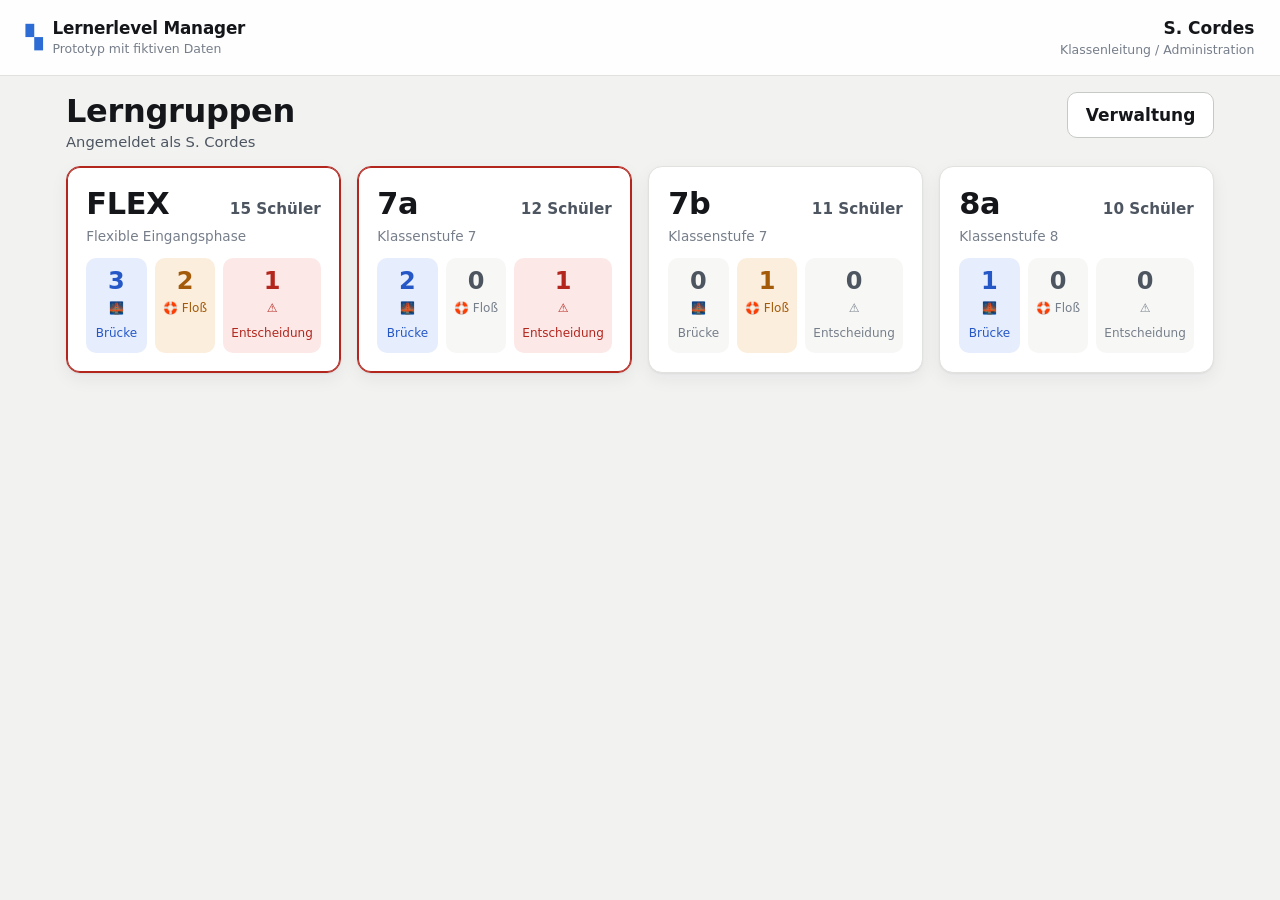
==== lernerlevel/index.html @ 69b1fcaf "Lernerlevel Manager: Prototyp für Level, Floß und Brücke Zweite, eigenständige App im Ordner lernerl" ====
<!doctype html>
<html lang="de">
  <head>
    <meta charset="utf-8" />
    <meta name="viewport" content="width=device-width, initial-scale=1, viewport-fit=cover" />
    <title>Lernerlevel Manager</title>
    <meta
      name="description"
      content="Lernerlevel, Floß- und Brückenverfahren für Lerngruppen verwalten. Prototyp mit fiktiven Daten."
    />
    <meta name="theme-color" content="#f7f7f5" media="(prefers-color-scheme: light)" />
    <meta name="theme-color" content="#131313" media="(prefers-color-scheme: dark)" />
    <meta name="color-scheme" content="light dark" />
    <meta name="apple-mobile-web-app-capable" content="yes" />
    <meta name="apple-mobile-web-app-title" content="Lernerlevel" />
    <meta name="robots" content="noindex, nofollow" />
    <link rel="icon" href="data:image/svg+xml,%3Csvg xmlns='http://www.w3.org/2000/svg' viewBox='0 0 32 32'%3E%3Crect width='32' height='32' rx='7' fill='%232d6cd4'/%3E%3Crect x='8' y='16' width='5' height='9' rx='1.5' fill='white'/%3E%3Crect x='14' y='11' width='5' height='14' rx='1.5' fill='white' opacity='.85'/%3E%3Crect x='20' y='6' width='5' height='19' rx='1.5' fill='white' opacity='.7'/%3E%3C/svg%3E" />
    <link rel="stylesheet" href="css/app.css" />
  </head>
  <body>
    <a class="nur-tastatur" href="#inhalt">Zum Inhalt springen</a>

    <header class="kopf" id="kopf"></header>
    <main id="inhalt" tabindex="-1"></main>

    <noscript>
      <div style="padding: 2rem">
        <h1>JavaScript wird benötigt</h1>
        <p>Der Prototyp rechnet vollständig im Browser. Dafür muss JavaScript aktiv sein.</p>
      </div>
    </noscript>

    <script type="module" src="js/app.js"></script>
  </body>
</html>
---- lernerlevel/css/app.css ----
/* ==========================================================================
   Lernerlevel Manager
   Ein einziges Stylesheet, keine Abhängigkeiten.
   Ausgelegt auf iPads: große Flächen, ruhige Farben, Hoch- und Querformat.
   ========================================================================== */

:root {
  color-scheme: light;

  --plane: #f2f3f1;
  --flaeche: #ffffff;
  --flaeche-2: #f7f8f6;
  --flaeche-3: #ebedea;

  --text: #14161a;
  --text-2: #4d5560;
  --text-3: #767e8a;

  --linie: #e0e2de;
  --linie-stark: #c6cac4;

  --akzent: #2d6cd4;
  --akzent-tief: #1f52a8;
  --akzent-flaeche: #e7f0fd;
  --akzent-schrift: #ffffff;

  --gut: #14743a;
  --gut-flaeche: #e4f4e9;
  --mittel: #a3620a;
  --mittel-flaeche: #fbf0dd;
  --schlecht: #b3261e;
  --schlecht-flaeche: #fbe8e6;

  --bruecke: #2557c7;
  --bruecke-flaeche: #e6edfc;
  --floss: #a35a09;
  --floss-flaeche: #fbeedc;
  --warnung: #b3261e;
  --warnung-flaeche: #fce9e7;

  --level-1: #5f6875;
  --level-2: #0f766e;
  --level-3: #2557c7;
  --level-4: #6b30bd;

  --radius: 14px;
  --radius-klein: 10px;
  --schatten: 0 1px 2px rgba(16, 20, 26, 0.05), 0 6px 18px rgba(16, 20, 26, 0.06);
  --schatten-kopf: 0 1px 0 var(--linie);
  --font: -apple-system, BlinkMacSystemFont, 'SF Pro Text', system-ui, 'Segoe UI', sans-serif;
}

@media (prefers-color-scheme: dark) {
  :root {
    color-scheme: dark;

    --plane: #101113;
    --flaeche: #1a1c1f;
    --flaeche-2: #212429;
    --flaeche-3: #2a2e34;

    --text: #f4f5f6;
    --text-2: #b9bfc7;
    --text-3: #8b929c;

    --linie: #2c3037;
    --linie-stark: #3d434c;

    --akzent: #6fa4f5;
    --akzent-tief: #3f7fe0;
    --akzent-flaeche: #1c2a40;

    --gut: #6cd08d;
    --gut-flaeche: #16301f;
    --mittel: #e5a54a;
    --mittel-flaeche: #33270f;
    --schlecht: #f28b82;
    --schlecht-flaeche: #341c1a;

    --bruecke: #86aefb;
    --bruecke-flaeche: #1a2540;
    --floss: #e0a24f;
    --floss-flaeche: #322512;
    --warnung: #f28b82;
    --warnung-flaeche: #34191a;

    --level-1: #9aa3b0;
    --level-2: #4cc0b2;
    --level-3: #86aefb;
    --level-4: #b28bf0;

    --schatten: 0 1px 2px rgba(0, 0, 0, 0.4), 0 6px 18px rgba(0, 0, 0, 0.35);
  }
}

* {
  box-sizing: border-box;
}

html {
  -webkit-text-size-adjust: 100%;
}

body {
  margin: 0;
  background: var(--plane);
  color: var(--text);
  font-family: var(--font);
  font-size: 17px;
  line-height: 1.45;
  -webkit-font-smoothing: antialiased;
  padding-bottom: env(safe-area-inset-bottom);
}

h1,
h2,
h3 {
  margin: 0;
  line-height: 1.2;
  letter-spacing: -0.01em;
}

h1 {
  font-size: 2rem;
  font-weight: 700;
}

h2 {
  font-size: 1.25rem;
  font-weight: 650;
}

h3 {
  font-size: 1rem;
  font-weight: 600;
}

p {
  margin: 0;
}

button {
  font: inherit;
  color: inherit;
}

.nur-tastatur {
  position: absolute;
  left: -9999px;
}
.nur-tastatur:focus {
  left: 1rem;
  top: 1rem;
  z-index: 50;
  background: var(--flaeche);
  padding: 0.75rem 1rem;
  border-radius: var(--radius-klein);
}

:focus-visible {
  outline: 3px solid var(--akzent);
  outline-offset: 2px;
}

/* ------------------------------------------------------------------ Kopf --- */

.kopf {
  position: sticky;
  top: 0;
  z-index: 20;
  display: flex;
  align-items: center;
  justify-content: space-between;
  gap: 1rem;
  padding: 0.6rem max(1rem, env(safe-area-inset-left)) 0.6rem max(1rem, env(safe-area-inset-right));
  background: color-mix(in srgb, var(--flaeche) 88%, transparent);
  backdrop-filter: saturate(160%) blur(12px);
  box-shadow: var(--schatten-kopf);
  padding-top: max(0.6rem, env(safe-area-inset-top));
}

.marke,
.konto {
  display: flex;
  align-items: center;
  gap: 0.6rem;
  background: none;
  border: 0;
  border-radius: var(--radius-klein);
  padding: 0.4rem 0.6rem;
  cursor: pointer;
  text-align: left;
}

.marke:hover,
.konto:hover {
  background: var(--flaeche-2);
}

.marke-zeichen {
  font-size: 1.4rem;
  color: var(--akzent);
}

.marke-text {
  display: flex;
  flex-direction: column;
}

.marke-text strong {
  font-size: 1.05rem;
  letter-spacing: -0.01em;
}

.marke-unter,
.konto-rolle {
  font-size: 0.78rem;
  color: var(--text-3);
}

.konto {
  flex-direction: column;
  align-items: flex-end;
  gap: 0;
  min-height: 44px;
}

.konto-name {
  font-weight: 600;
}

.konto-wahl {
  display: flex;
  flex-direction: column;
  width: 100%;
  gap: 0.15rem;
  text-align: left;
  padding: 0.9rem 1rem;
  margin-bottom: 0.5rem;
  background: var(--flaeche-2);
  border: 1px solid var(--linie);
  border-radius: var(--radius-klein);
  cursor: pointer;
}

.konto-wahl.aktiv {
  border-color: var(--akzent);
  background: var(--akzent-flaeche);
}

/* ----------------------------------------------------------------- Seite --- */

main {
  display: block;
}

.seite {
  max-width: 1180px;
  margin: 0 auto;
  padding: 1.1rem max(1rem, env(safe-area-inset-left)) 4rem max(1rem, env(safe-area-inset-right));
  display: flex;
  flex-direction: column;
  gap: 0.85rem;
}

.seiten-kopf {
  display: flex;
  align-items: flex-start;
  justify-content: space-between;
  gap: 1rem;
  flex-wrap: wrap;
}

.kopf-aktionen,
.knopf-reihe {
  display: flex;
  gap: 0.5rem;
  flex-wrap: wrap;
}

.kopf-marken {
  display: flex;
  align-items: center;
  gap: 0.5rem;
  flex-wrap: wrap;
  margin-top: 0.5rem;
}

.unter {
  color: var(--text-2);
  font-size: 0.92rem;
}

.hinweis {
  color: var(--text-3);
  font-size: 0.88rem;
}

.fehler {
  color: var(--schlecht);
  font-size: 0.92rem;
  font-weight: 600;
}

.zurueck {
  background: none;
  border: 0;
  color: var(--akzent);
  font-size: 1rem;
  font-weight: 600;
  padding: 0.35rem 0;
  margin-bottom: 0.2rem;
  cursor: pointer;
  min-height: 32px;
}

.leer-hinweis {
  color: var(--text-3);
  padding: 1.5rem;
  text-align: center;
}

/* ---------------------------------------------------------------- Knöpfe --- */

.knopf {
  display: inline-flex;
  align-items: center;
  justify-content: center;
  gap: 0.4rem;
  min-height: 46px;
  padding: 0.6rem 1.1rem;
  background: var(--flaeche);
  color: var(--text);
  border: 1px solid var(--linie-stark);
  border-radius: var(--radius-klein);
  font-weight: 600;
  cursor: pointer;
  transition: transform 0.06s ease, background 0.12s ease;
}

.knopf:active {
  transform: scale(0.98);
}

.knopf:disabled {
  opacity: 0.45;
  cursor: not-allowed;
}

.knopf.primaer {
  background: var(--akzent);
  border-color: var(--akzent);
  color: var(--akzent-schrift);
}

.knopf.aktiv {
  background: var(--akzent-flaeche);
  border-color: var(--akzent);
  color: var(--akzent-tief);
}

.knopf.gefahr {
  color: var(--schlecht);
  border-color: var(--schlecht);
}

.knopf.warnung {
  background: var(--warnung-flaeche);
  border-color: var(--warnung);
  color: var(--warnung);
}

.knopf.floss {
  background: var(--floss-flaeche);
  border-color: var(--floss);
  color: var(--floss);
}

.knopf.bruecke {
  background: var(--bruecke-flaeche);
  border-color: var(--bruecke);
  color: var(--bruecke);
}

.knopf.ton-gut {
  background: var(--gut-flaeche);
  border-color: var(--gut);
  color: var(--gut);
}

.knopf.ton-kritisch {
  background: var(--schlecht-flaeche);
  border-color: var(--schlecht);
  color: var(--schlecht);
}

.knopf.ton-neutral {
  background: var(--flaeche-2);
}

.knopf.leise {
  background: transparent;
  border-style: dashed;
  border-color: var(--linie);
  color: var(--text-3);
  font-weight: 550;
}

.zeile:hover .knopf.leise {
  border-color: var(--linie-stark);
  color: var(--text-2);
}

.knopf.gross {
  min-height: 64px;
  font-size: 1.05rem;
  padding: 0.9rem 1.4rem;
  flex: 1 1 240px;
  letter-spacing: 0.01em;
}

.text-knopf {
  background: none;
  border: 0;
  color: var(--akzent);
  font-weight: 600;
  font-size: 0.92rem;
  padding: 0.5rem 0;
  cursor: pointer;
  text-align: left;
  min-height: 40px;
}

.ikonen-knopf {
  background: none;
  border: 0;
  font-size: 1.2rem;
  min-width: 44px;
  min-height: 44px;
  border-radius: 50%;
  cursor: pointer;
  color: var(--text-2);
}

.ikonen-knopf:hover {
  background: var(--flaeche-2);
}

.chip {
  display: inline-flex;
  align-items: center;
  min-height: 44px;
  padding: 0.45rem 0.95rem;
  border: 1px solid var(--linie-stark);
  border-radius: 999px;
  background: var(--flaeche);
  font-size: 0.95rem;
  font-weight: 550;
  cursor: pointer;
  white-space: nowrap;
}

.chip.gross {
  min-height: 48px;
  font-size: 1rem;
}

.chip.aktiv {
  background: var(--akzent);
  border-color: var(--akzent);
  color: var(--akzent-schrift);
}

.chip.warnung:not(.aktiv) {
  border-color: var(--warnung);
  color: var(--warnung);
  background: var(--warnung-flaeche);
}

.chip.level-chip.aktiv {
  background: var(--text);
  border-color: var(--text);
  color: var(--plane);
}

/* --------------------------------------------------------------- Kacheln --- */

.kachel-gitter {
  display: grid;
  grid-template-columns: repeat(auto-fill, minmax(260px, 1fr));
  gap: 1rem;
}

.kachel {
  background: var(--flaeche);
  border: 1px solid var(--linie);
  border-radius: var(--radius);
  box-shadow: var(--schatten);
  padding: 1.2rem;
  cursor: pointer;
  display: flex;
  flex-direction: column;
  gap: 0.7rem;
  min-height: 190px;
  transition: transform 0.08s ease, border-color 0.12s ease;
}

.kachel:active {
  transform: scale(0.99);
}

.kachel.hat-entscheidung {
  border-color: var(--warnung);
  box-shadow: var(--schatten), inset 0 0 0 1px var(--warnung);
}

.kachel-kopf {
  display: flex;
  align-items: baseline;
  justify-content: space-between;
  gap: 0.5rem;
}

.kachel-name {
  font-size: 1.9rem;
  font-weight: 700;
}

.kachel-anzahl {
  color: var(--text-2);
  font-size: 0.95rem;
  font-weight: 600;
}

.kachel-unter {
  color: var(--text-3);
  font-size: 0.85rem;
  margin-top: -0.4rem;
}

.kachel-zahlen {
  display: grid;
  grid-template-columns: repeat(3, 1fr);
  gap: 0.5rem;
  margin-top: auto;
}

.kachel-zahl {
  background: var(--flaeche-2);
  border-radius: var(--radius-klein);
  padding: 0.6rem 0.5rem;
  text-align: center;
  color: var(--text-3);
}

.kachel-zahl-wert {
  display: block;
  font-size: 1.5rem;
  font-weight: 700;
  line-height: 1.1;
  color: var(--text-2);
}

.kachel-zahl-text {
  font-size: 0.75rem;
}

.kachel-zahl.bruecke.aktiv {
  background: var(--bruecke-flaeche);
  color: var(--bruecke);
}
.kachel-zahl.bruecke.aktiv .kachel-zahl-wert {
  color: var(--bruecke);
}
.kachel-zahl.floss.aktiv {
  background: var(--floss-flaeche);
  color: var(--floss);
}
.kachel-zahl.floss.aktiv .kachel-zahl-wert {
  color: var(--floss);
}
.kachel-zahl.entscheidung.aktiv {
  background: var(--warnung-flaeche);
  color: var(--warnung);
}
.kachel-zahl.entscheidung.aktiv .kachel-zahl-wert {
  color: var(--warnung);
}

/* ------------------------------------------------------------ Kennzahlen --- */

.kennzahlen {
  display: grid;
  grid-template-columns: repeat(auto-fit, minmax(150px, 1fr));
  gap: 0.75rem;
}

.kennzahl {
  background: var(--flaeche);
  border: 1px solid var(--linie);
  border-radius: var(--radius);
  padding: 0.6rem 0.9rem;
  display: flex;
  flex-direction: column;
}

.kennzahl-wert {
  font-size: 1.7rem;
  font-weight: 700;
  line-height: 1.1;
}

.kennzahl-text {
  color: var(--text-2);
  font-size: 0.88rem;
}

.kennzahl.bruecke .kennzahl-wert {
  color: var(--bruecke);
}
.kennzahl.floss .kennzahl-wert {
  color: var(--floss);
}
.kennzahl.normal .kennzahl-wert {
  color: var(--gut);
}
.kennzahl.entscheidung .kennzahl-wert {
  color: var(--warnung);
}
.kennzahl.warnend {
  border-color: var(--warnung);
  background: var(--warnung-flaeche);
}

.banner {
  display: block;
  width: 100%;
  text-align: left;
  padding: 0.7rem 1.1rem;
  border-radius: var(--radius-klein);
  border: 1px solid var(--warnung);
  background: var(--warnung-flaeche);
  color: var(--warnung);
  font-weight: 650;
  cursor: pointer;
  min-height: 48px;
}

/* -------------------------------------------------------- Werkzeugleiste --- */

.werkzeugleiste {
  display: flex;
  align-items: center;
  gap: 0.75rem;
  flex-wrap: wrap;
}

.suche {
  flex: 1 1 260px;
  min-height: 50px;
  padding: 0.6rem 1rem;
  font-size: 1.05rem;
  border: 1px solid var(--linie-stark);
  border-radius: var(--radius-klein);
  background: var(--flaeche);
  color: var(--text);
}

.treffer {
  color: var(--text-3);
  font-size: 0.9rem;
}

.filter {
  display: flex;
  flex-direction: column;
  gap: 0.5rem;
}

.filter-reihe {
  display: flex;
  gap: 0.5rem;
  flex-wrap: wrap;
}

.schalter {
  display: inline-flex;
  align-items: center;
  gap: 0.5rem;
  color: var(--text-2);
  font-size: 0.92rem;
  min-height: 44px;
}

.schalter input {
  width: 22px;
  height: 22px;
}

/* ----------------------------------------------------------- Schülerzeile --- */

.liste {
  display: flex;
  flex-direction: column;
  gap: 0.6rem;
}

.zeile {
  display: flex;
  align-items: center;
  justify-content: space-between;
  gap: 1rem;
  flex-wrap: wrap;
  background: var(--flaeche);
  border: 1px solid var(--linie);
  border-left: 5px solid var(--linie-stark);
  border-radius: var(--radius);
  padding: 0.85rem 1rem;
  cursor: pointer;
  transition: background 0.5s ease, border-color 0.2s ease;
}

.zeile:hover {
  border-color: var(--linie-stark);
}

.zeile-normal {
  border-left-color: var(--gut);
}
.zeile-bruecke {
  border-left-color: var(--bruecke);
}
.zeile-floss {
  border-left-color: var(--floss);
}
.zeile-entscheidung {
  border-left-color: var(--warnung);
  background: color-mix(in srgb, var(--warnung-flaeche) 55%, var(--flaeche));
}

/* Ohne laufendes Verfahren genügt eine Zeile - so passen mehr Schüler auf
   den Bildschirm, ohne dass etwas fehlt. */
.zeile-schlank {
  padding: 0.55rem 1rem;
}

.zeile-schlank .zeile-text {
  flex-direction: row;
  align-items: center;
  gap: 0.75rem;
  flex-wrap: wrap;
}

.zeile-text {
  display: flex;
  flex-direction: column;
  gap: 0.3rem;
  min-width: 220px;
  flex: 1 1 300px;
}

.zeile-kopf {
  display: flex;
  align-items: center;
  gap: 0.6rem;
  flex-wrap: wrap;
}

.zeile-name {
  background: none;
  border: 0;
  padding: 0;
  text-align: left;
  font-size: 1.15rem;
  font-weight: 650;
  cursor: pointer;
}

.zeile-name:hover {
  text-decoration: underline;
}

.zeile-infos {
  display: flex;
  align-items: center;
  gap: 0.75rem;
  flex-wrap: wrap;
}

.zeile-dauer {
  color: var(--text-3);
  font-size: 0.85rem;
}

.zeile-aktionen {
  display: flex;
  align-items: center;
  gap: 0.5rem;
  flex-wrap: wrap;
}

.entscheidung-knopf {
  min-height: 52px;
}

/* Kurzes Aufblitzen als Quittung nach einer Rückmeldung. */
.blitz {
  animation: blitz 1.2s ease-out;
}
.blitz-erfuellt {
  --blitz-farbe: var(--gut-flaeche);
}
.blitz-teilweise {
  --blitz-farbe: var(--mittel-flaeche);
}
.blitz-nicht {
  --blitz-farbe: var(--schlecht-flaeche);
}

@keyframes blitz {
  0% {
    background: var(--blitz-farbe);
    transform: scale(1.005);
  }
  100% {
    background: var(--flaeche);
    transform: scale(1);
  }
}

@media (prefers-reduced-motion: reduce) {
  .blitz {
    animation: none;
  }
  .knopf:active,
  .kachel:active {
    transform: none;
  }
}

/* --------------------------------------------------------------- Marken --- */

.level {
  display: inline-flex;
  align-items: center;
  padding: 0.15rem 0.6rem;
  border-radius: 999px;
  font-size: 0.78rem;
  font-weight: 700;
  letter-spacing: 0.02em;
  text-transform: uppercase;
  color: #fff;
  background: var(--level-1);
  white-space: nowrap;
}

.level.gross {
  font-size: 0.95rem;
  padding: 0.3rem 0.85rem;
}

.level-1 {
  background: var(--level-1);
}
.level-2 {
  background: var(--level-2);
}
.level-3 {
  background: var(--level-3);
}
.level-4 {
  background: var(--level-4);
}

@media (prefers-color-scheme: dark) {
  .level {
    color: #11141a;
  }
}

.status {
  display: inline-flex;
  align-items: center;
  gap: 0.35rem;
  padding: 0.2rem 0.6rem 0.2rem 0.45rem;
  border-radius: 999px;
  font-size: 0.88rem;
  font-weight: 650;
  background: var(--flaeche-2);
  color: var(--text-2);
  white-space: nowrap;
}

.status-ikone {
  font-size: 0.95rem;
}

.status-normal {
  background: var(--gut-flaeche);
  color: var(--gut);
}
.status-bruecke {
  background: var(--bruecke-flaeche);
  color: var(--bruecke);
}
.status-floss {
  background: var(--floss-flaeche);
  color: var(--floss);
}
.status-entscheidung {
  background: var(--warnung-flaeche);
  color: var(--warnung);
}
.status-archiv {
  background: var(--flaeche-3);
  color: var(--text-3);
}

.bilanz {
  display: inline-flex;
  gap: 0.5rem;
  font-variant-numeric: tabular-nums;
  font-weight: 650;
}

.bilanz.klein {
  font-size: 0.88rem;
}

.bilanz.leer {
  color: var(--text-3);
  font-size: 0.85rem;
  font-weight: 400;
}

.bilanz-teil.gut {
  color: var(--gut);
}
.bilanz-teil.mittel {
  color: var(--mittel);
}
.bilanz-teil.schlecht {
  color: var(--schlecht);
}

.bilanz-gross {
  display: flex;
  align-items: baseline;
  gap: 1rem;
  flex-wrap: wrap;
  font-size: 1.1rem;
}

.quote {
  color: var(--text-2);
  font-size: 0.92rem;
  font-weight: 600;
}

/* ------------------------------------------------------- Rückmeldeknöpfe --- */

.rueckmeldung {
  display: flex;
  gap: 0.4rem;
}

.rm-knopf {
  display: inline-flex;
  flex-direction: column;
  align-items: center;
  justify-content: center;
  gap: 0.1rem;
  min-width: 74px;
  min-height: 52px;
  padding: 0.35rem 0.6rem;
  border-radius: var(--radius-klein);
  border: 1px solid var(--linie-stark);
  background: var(--flaeche-2);
  cursor: pointer;
  transition: transform 0.06s ease;
}

.rm-knopf:active {
  transform: scale(0.96);
}

.rm-ikone {
  font-size: 1.1rem;
  line-height: 1;
}

.rm-text {
  font-size: 0.68rem;
  font-weight: 700;
  letter-spacing: 0.02em;
  text-transform: uppercase;
  color: var(--text-2);
}

.rm-erfuellt {
  background: var(--gut-flaeche);
  border-color: color-mix(in srgb, var(--gut) 40%, transparent);
}
.rm-erfuellt .rm-text {
  color: var(--gut);
}
.rm-teilweise {
  background: var(--mittel-flaeche);
  border-color: color-mix(in srgb, var(--mittel) 40%, transparent);
}
.rm-teilweise .rm-text {
  color: var(--mittel);
}
.rm-nicht {
  background: var(--schlecht-flaeche);
  border-color: color-mix(in srgb, var(--schlecht) 40%, transparent);
}
.rm-nicht .rm-text {
  color: var(--schlecht);
}

.rueckmeldung.gross {
  gap: 0.75rem;
  margin: 0.5rem 0;
}

.rueckmeldung.gross .rm-knopf {
  flex: 1 1 0;
  min-height: 96px;
  gap: 0.35rem;
}

.rueckmeldung.gross .rm-ikone {
  font-size: 2rem;
}

.rueckmeldung.gross .rm-text {
  font-size: 0.92rem;
}

/* ---------------------------------------------------------------- Tafeln --- */

.tafel {
  background: var(--flaeche);
  border: 1px solid var(--linie);
  border-radius: var(--radius);
  box-shadow: var(--schatten);
  padding: 1.1rem 1.2rem;
  display: flex;
  flex-direction: column;
  gap: 0.6rem;
}

.tafel-floss {
  border-left: 5px solid var(--floss);
}
.tafel-bruecke {
  border-left: 5px solid var(--bruecke);
}

.tafel-kopf {
  display: flex;
  align-items: center;
  justify-content: space-between;
  gap: 1rem;
  flex-wrap: wrap;
}

.tafel-frist {
  color: var(--text-2);
  font-weight: 600;
  font-size: 0.92rem;
}

.tafel-zahlen {
  display: grid;
  grid-template-columns: repeat(auto-fit, minmax(140px, 1fr));
  gap: 0.6rem;
}

.ziel-satz {
  font-size: 1.15rem;
  font-weight: 600;
  line-height: 1.35;
}

.bilanz-satz {
  font-size: 1rem;
}

.entscheidung-tafel {
  border: 1px solid var(--warnung);
  background: var(--warnung-flaeche);
  border-radius: var(--radius-klein);
  padding: 0.9rem 1rem;
  display: flex;
  flex-direction: column;
  gap: 0.7rem;
}

.entscheidung-text {
  color: var(--warnung);
  font-weight: 650;
}

.abschluss-knoepfe {
  display: flex;
  gap: 0.75rem;
  flex-wrap: wrap;
}

.aufklapp summary {
  cursor: pointer;
  padding: 0.6rem 0;
  font-weight: 600;
  color: var(--akzent);
  min-height: 44px;
}

/* ---------------------------------------------------------- Balken/Level --- */

.balken {
  display: flex;
  flex-direction: column;
  gap: 0.5rem;
}

.balken-zeile {
  display: grid;
  grid-template-columns: 5.5rem 1fr 2rem;
  align-items: center;
  gap: 0.75rem;
}

.balken-marke {
  justify-self: start;
}

.balken-spur {
  height: 14px;
  background: var(--flaeche-3);
  border-radius: 999px;
  overflow: hidden;
}

.balken-fuellung {
  height: 100%;
  border-radius: 999px;
  min-width: 2px;
  transition: width 0.3s ease;
}

.level-flaeche-1 {
  background: var(--level-1);
}
.level-flaeche-2 {
  background: var(--level-2);
}
.level-flaeche-3 {
  background: var(--level-3);
}
.level-flaeche-4 {
  background: var(--level-4);
}

.balken-wert {
  text-align: right;
  font-variant-numeric: tabular-nums;
  font-weight: 650;
}

/* -------------------------------------------------------------- Historie --- */

.historie,
.rm-liste {
  list-style: none;
  margin: 0;
  padding: 0;
  display: flex;
  flex-direction: column;
}

.historie-eintrag,
.rm-eintrag {
  display: grid;
  grid-template-columns: 5.5rem 1.75rem 1fr auto;
  align-items: start;
  gap: 0.5rem;
  padding: 0.7rem 0;
  border-top: 1px solid var(--linie);
}

.rm-eintrag {
  grid-template-columns: 1.75rem 1fr auto;
}

.historie-eintrag:first-child,
.rm-eintrag:first-child {
  border-top: 0;
}

.historie-datum {
  color: var(--text-3);
  font-size: 0.88rem;
  font-variant-numeric: tabular-nums;
  padding-top: 0.1rem;
}

.historie-ikone,
.rm-eintrag-ikone {
  font-size: 1.1rem;
}

.historie-text,
.rm-eintrag-text {
  display: flex;
  flex-direction: column;
  gap: 0.1rem;
}

.rm-eintrag.storniert {
  opacity: 0.6;
}

.rm-eintrag.storniert strong {
  text-decoration: line-through;
}

.rm-bemerkung {
  font-style: italic;
  color: var(--text-2);
}

.storno-marke {
  font-size: 0.82rem;
  color: var(--schlecht);
}

/* ------------------------------------------------------------ Verwaltung --- */

.verwaltungs-liste {
  display: flex;
  flex-direction: column;
}

.verwaltungs-zeile {
  display: flex;
  align-items: center;
  justify-content: space-between;
  gap: 1rem;
  flex-wrap: wrap;
  padding: 0.75rem 0;
  border-top: 1px solid var(--linie);
}

.verwaltungs-zeile:first-child {
  border-top: 0;
}

.verwaltungs-zeile.archiviert {
  opacity: 0.65;
}

.qr-box {
  display: flex;
  gap: 1.2rem;
  align-items: center;
  flex-wrap: wrap;
  background: var(--flaeche-2);
  border-radius: var(--radius-klein);
  padding: 1rem;
}

.qr-platzhalter {
  display: flex;
  flex-direction: column;
  align-items: center;
  justify-content: center;
  gap: 0.4rem;
  width: 150px;
  height: 150px;
  border: 2px dashed var(--linie-stark);
  border-radius: var(--radius-klein);
  color: var(--text-3);
  font-size: 2.5rem;
  text-align: center;
  padding: 0.5rem;
}

.qr-platzhalter .unter {
  font-size: 0.7rem;
  line-height: 1.2;
}

.qr-text {
  flex: 1 1 260px;
  display: flex;
  flex-direction: column;
  gap: 0.4rem;
  min-width: 0;
}

.token,
.token-link {
  font-family: ui-monospace, SFMono-Regular, Menlo, monospace;
  font-size: 0.8rem;
  word-break: break-all;
  color: var(--text-2);
}

/* --------------------------------------------------------------- Dialog --- */

.dialog {
  width: min(680px, 94vw);
  max-height: 88vh;
  border: 0;
  border-radius: var(--radius);
  padding: 0;
  background: var(--flaeche);
  color: var(--text);
  box-shadow: 0 24px 60px rgba(0, 0, 0, 0.28);
  overflow: hidden;
}

.dialog::backdrop {
  background: rgba(12, 14, 18, 0.45);
  backdrop-filter: blur(2px);
}

.dialog-kopf {
  display: flex;
  align-items: center;
  justify-content: space-between;
  gap: 1rem;
  padding: 1rem 1rem 0.75rem 1.25rem;
  border-bottom: 1px solid var(--linie);
}

.dialog-inhalt {
  padding: 1.1rem 1.25rem 1.25rem;
  overflow-y: auto;
  max-height: calc(88vh - 70px);
  display: flex;
  flex-direction: column;
  gap: 0.75rem;
  -webkit-overflow-scrolling: touch;
}

.dialog-kopfzeile {
  display: flex;
  align-items: center;
  gap: 0.6rem;
  flex-wrap: wrap;
  font-size: 1.05rem;
}

.dialog-frage {
  font-size: 1.02rem;
}

.dialog-fuss {
  display: flex;
  justify-content: flex-end;
  gap: 0.6rem;
  flex-wrap: wrap;
  margin-top: 0.4rem;
}

.richtung {
  font-weight: 650;
}
.richtung.ab {
  color: var(--floss);
}
.richtung.auf {
  color: var(--bruecke);
}

.kategorien,
.vorschlaege {
  display: flex;
  gap: 0.5rem;
  flex-wrap: wrap;
}

.vorschlaege {
  flex-direction: column;
}

.vorschlag {
  text-align: left;
  padding: 0.7rem 0.9rem;
  min-height: 48px;
  border: 1px solid var(--linie-stark);
  border-radius: var(--radius-klein);
  background: var(--flaeche-2);
  cursor: pointer;
}

.vorschlag.aktiv {
  border-color: var(--akzent);
  background: var(--akzent-flaeche);
  color: var(--akzent-tief);
  font-weight: 600;
}

.feld {
  display: flex;
  flex-direction: column;
  gap: 0.3rem;
}

.feld-beschriftung {
  font-size: 0.88rem;
  font-weight: 600;
  color: var(--text-2);
}

.feld-hinweis {
  font-size: 0.82rem;
  color: var(--text-3);
}

.eingabe {
  width: 100%;
  min-height: 48px;
  padding: 0.6rem 0.8rem;
  font: inherit;
  color: var(--text);
  background: var(--flaeche);
  border: 1px solid var(--linie-stark);
  border-radius: var(--radius-klein);
}

textarea.eingabe {
  resize: vertical;
  min-height: 66px;
}

.zwei-spalten {
  display: grid;
  grid-template-columns: repeat(auto-fit, minmax(200px, 1fr));
  gap: 0.75rem;
}

.bemerkung {
  margin-top: -0.3rem;
}

/* ---------------------------------------------------------------- Toast --- */

.toast {
  position: fixed;
  left: 50%;
  bottom: max(1.25rem, env(safe-area-inset-bottom));
  transform: translateX(-50%);
  z-index: 60;
  display: flex;
  align-items: center;
  gap: 1rem;
  max-width: min(620px, 92vw);
  padding: 0.85rem 1.1rem;
  border-radius: 999px;
  background: #16181c;
  color: #fff;
  font-weight: 600;
  box-shadow: 0 12px 30px rgba(0, 0, 0, 0.3);
  animation: hoch 0.18s ease-out;
}

@keyframes hoch {
  from {
    opacity: 0;
    transform: translate(-50%, 12px);
  }
}

.toast-aktion {
  background: none;
  border: 0;
  color: #8fc0ff;
  font-weight: 700;
  cursor: pointer;
  padding: 0.3rem 0.2rem;
  min-height: 40px;
}

/* ------------------------------------------------------------ Querformat --- */

@media (min-width: 900px) {
  .zeile {
    flex-wrap: nowrap;
  }
  /* Querformat: die Kennzahlen einzeilig - mehr Schüler bleiben sichtbar. */
  .kennzahl {
    flex-direction: row;
    align-items: baseline;
    gap: 0.5rem;
  }
  .kennzahl-wert {
    font-size: 1.5rem;
  }
  .zeile-infos {
    gap: 1rem;
  }
}

@media (max-width: 560px) {
  h1 {
    font-size: 1.6rem;
  }
  .rm-knopf {
    min-width: 62px;
  }
  .historie-eintrag {
    grid-template-columns: 4.5rem 1.5rem 1fr;
  }
}

@media print {
  .kopf,
  .rueckmeldung,
  .knopf,
  .chip,
  .werkzeugleiste {
    display: none !important;
  }
  .tafel,
  .zeile {
    box-shadow: none;
    break-inside: avoid;
  }
}
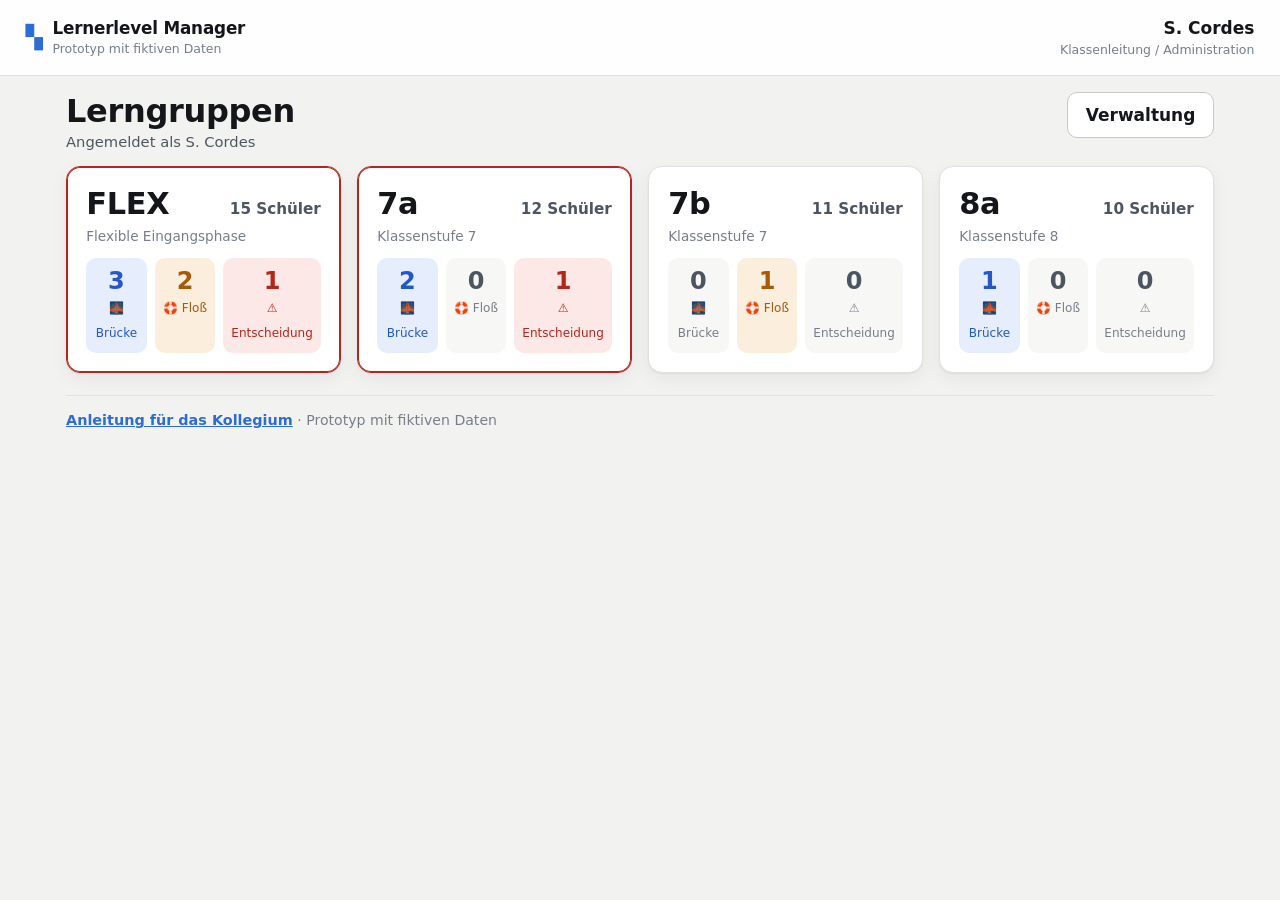
==== commit f0db5153: "Auf dem Handy installierbar, Handyansicht aufgeräumt Damit sich die App zum Ausprobieren auf ein Ger" ====
--- a/lernerlevel/index.html
+++ b/lernerlevel/index.html
@@ -14,7 +14,9 @@
     <meta name="apple-mobile-web-app-capable" content="yes" />
     <meta name="apple-mobile-web-app-title" content="Lernerlevel" />
     <meta name="robots" content="noindex, nofollow" />
-    <link rel="icon" href="data:image/svg+xml,%3Csvg xmlns='http://www.w3.org/2000/svg' viewBox='0 0 32 32'%3E%3Crect width='32' height='32' rx='7' fill='%232d6cd4'/%3E%3Crect x='8' y='16' width='5' height='9' rx='1.5' fill='white'/%3E%3Crect x='14' y='11' width='5' height='14' rx='1.5' fill='white' opacity='.85'/%3E%3Crect x='20' y='6' width='5' height='19' rx='1.5' fill='white' opacity='.7'/%3E%3C/svg%3E" />
+    <link rel="manifest" href="manifest.webmanifest" />
+    <link rel="icon" href="icons/icon-192.png" sizes="192x192" />
+    <link rel="apple-touch-icon" href="icons/apple-touch-icon.png" />
     <link rel="stylesheet" href="css/app.css" />
   </head>
   <body>
--- a/lernerlevel/css/app.css
+++ b/lernerlevel/css/app.css
@@ -585,6 +585,19 @@
 }
 .kachel-zahl.entscheidung.aktiv .kachel-zahl-wert {
   color: var(--warnung);
+}
+
+.seiten-fuss {
+  margin-top: 0.5rem;
+  padding-top: 0.9rem;
+  border-top: 1px solid var(--linie);
+  color: var(--text-3);
+  font-size: 0.9rem;
+}
+
+.text-link {
+  color: var(--akzent);
+  font-weight: 600;
 }
 
 /* ------------------------------------------------------------ Kennzahlen --- */
@@ -1505,13 +1518,72 @@
   }
 }
 
+/* --------------------------------------------------------------- Handy --- */
+
+/* Gebaut ist die App fürs iPad. Auf dem Handy bleibt alles bedienbar, nur
+   enger: der Kopf schrumpft, die Kennzahlen werden flacher, und die
+   Filterreihen scrollen seitlich, statt über fünf Zeilen zu laufen. */
 @media (max-width: 560px) {
   h1 {
     font-size: 1.6rem;
   }
+
+  .marke-unter,
+  .konto-rolle {
+    display: none;
+  }
+
+  .marke-text strong {
+    font-size: 0.98rem;
+  }
+
+  .kennzahlen {
+    grid-template-columns: repeat(2, 1fr);
+    gap: 0.5rem;
+  }
+
+  .kennzahl {
+    padding: 0.5rem 0.7rem;
+  }
+
+  .kennzahl-wert {
+    font-size: 1.4rem;
+  }
+
+  .kennzahl-text {
+    font-size: 0.8rem;
+  }
+
+  .filter-reihe {
+    flex-wrap: nowrap;
+    overflow-x: auto;
+    scrollbar-width: none;
+    -webkit-overflow-scrolling: touch;
+    scroll-padding-left: 1rem;
+    padding-bottom: 0.15rem;
+  }
+
+  .filter-reihe::-webkit-scrollbar {
+    display: none;
+  }
+
+  .filter-reihe .chip {
+    flex: 0 0 auto;
+  }
+
   .rm-knopf {
     min-width: 62px;
-  }
+    flex: 1 1 0;
+  }
+
+  .zeile-aktionen {
+    width: 100%;
+  }
+
+  .zeile-aktionen .rueckmeldung {
+    flex-grow: 1;
+  }
+
   .historie-eintrag {
     grid-template-columns: 4.5rem 1.5rem 1fr;
   }
